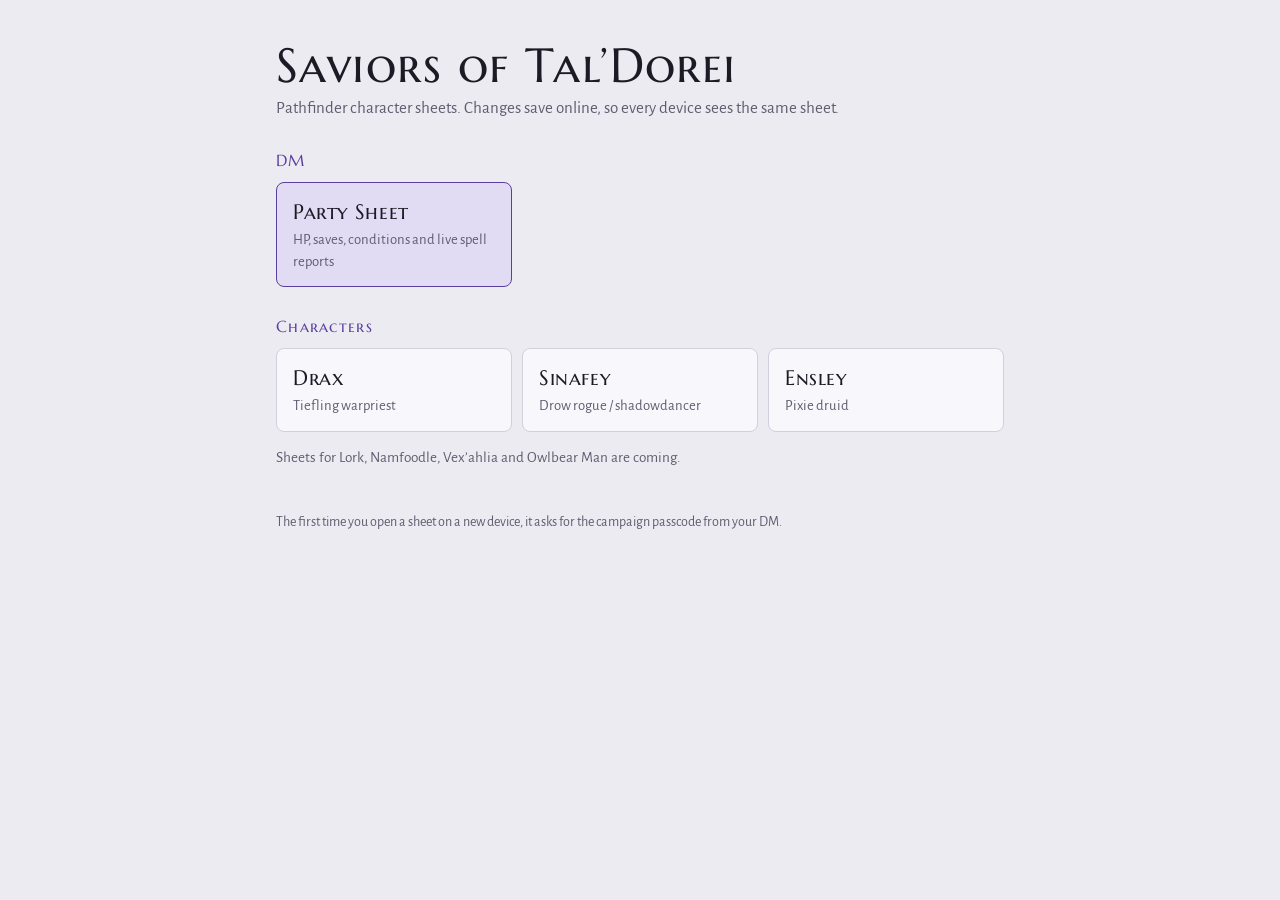
==== index.html @ 5bb45e67 "Saviors of Tal'Dorei character sheets with Firebase saving" ====
<!doctype html>
<html lang="en">
<head>
<meta charset="utf-8">
<meta name="viewport" content="width=device-width,initial-scale=1,viewport-fit=cover">
<title>Saviors of Tal’Dorei</title>
<link rel="preconnect" href="https://fonts.googleapis.com">
<link rel="stylesheet" href="https://fonts.googleapis.com/css2?family=Marcellus+SC&family=Alegreya+Sans:wght@400;500;700&display=swap">
<style>
:root{
  --bg:#ecebf1; --surface:#f8f7fb; --ink:#1c1a24; --muted:#615c70; --line:#d3cfdd; --accent:#5a3fa0; --accent-soft:#e2dbf4;
  --f-display:"Marcellus SC",Georgia,serif; --f-body:"Alegreya Sans","Segoe UI",system-ui,sans-serif;
}
@media (prefers-color-scheme:dark){:root:not([data-theme="light"]){
  --bg:#121019; --surface:#1b1824; --ink:#e9e6f2; --muted:#a49eb6; --line:#2e2a3b; --accent:#b49cf0; --accent-soft:#2c2342; color-scheme:dark}}
:root[data-theme="dark"]{--bg:#121019; --surface:#1b1824; --ink:#e9e6f2; --muted:#a49eb6; --line:#2e2a3b; --accent:#b49cf0; --accent-soft:#2c2342; color-scheme:dark}
*{box-sizing:border-box}
body{margin:0;background:var(--bg);color:var(--ink);font:17px/1.45 var(--f-body)}
main{max-width:760px;margin:0 auto;padding:40px 16px 60px;display:grid;gap:28px}
h1{font-family:var(--f-display);font-weight:400;font-size:clamp(2rem,7vw,3rem);line-height:1.05;margin:0;letter-spacing:.03em}
.sub{color:var(--muted);margin:6px 0 0}
h2{font-family:var(--f-display);font-weight:400;font-size:1rem;letter-spacing:.08em;color:var(--accent);margin:0 0 10px}
.list{display:grid;gap:10px;grid-template-columns:repeat(auto-fill,minmax(min(100%,220px),1fr))}
a.card{display:grid;gap:2px;padding:14px 16px;background:var(--surface);border:1px solid var(--line);border-radius:8px;color:inherit;text-decoration:none}
a.card:hover{border-color:var(--accent)}
a.card:focus-visible{outline:2px solid var(--accent);outline-offset:2px}
a.card b{font-family:var(--f-display);font-weight:400;font-size:1.3rem;letter-spacing:.03em}
a.card span{color:var(--muted);font-size:.92rem}
a.card.party{background:var(--accent-soft);border-color:var(--accent)}
.soon{color:var(--muted);font-size:.95rem}
footer{color:var(--muted);font-size:.88rem}
</style>
</head>
<body>
<main>
  <header>
    <h1>Saviors of Tal’Dorei</h1>
    <p class="sub">Pathfinder character sheets. Changes save online, so every device sees the same sheet.</p>
  </header>
  <section>
    <h2>DM</h2>
    <div class="list"><a class="card party" href="party.html"><b>Party Sheet</b><span>HP, saves, conditions and live spell reports</span></a></div>
  </section>
  <section>
    <h2>Characters</h2>
    <div class="list">
      <a class="card" href="drax.html"><b>Drax</b><span>Tiefling warpriest</span></a>
      <a class="card" href="sinafey.html"><b>Sinafey</b><span>Drow rogue / shadowdancer</span></a>
      <a class="card" href="ensley.html"><b>Ensley</b><span>Pixie druid</span></a>
    </div>
    <p class="soon">Sheets for Lork, Namfoodle, Vex’ahlia and Owlbear Man are coming.</p>
  </section>
  <footer>The first time you open a sheet on a new device, it asks for the campaign passcode from your DM.</footer>
</main>
</body>
</html>
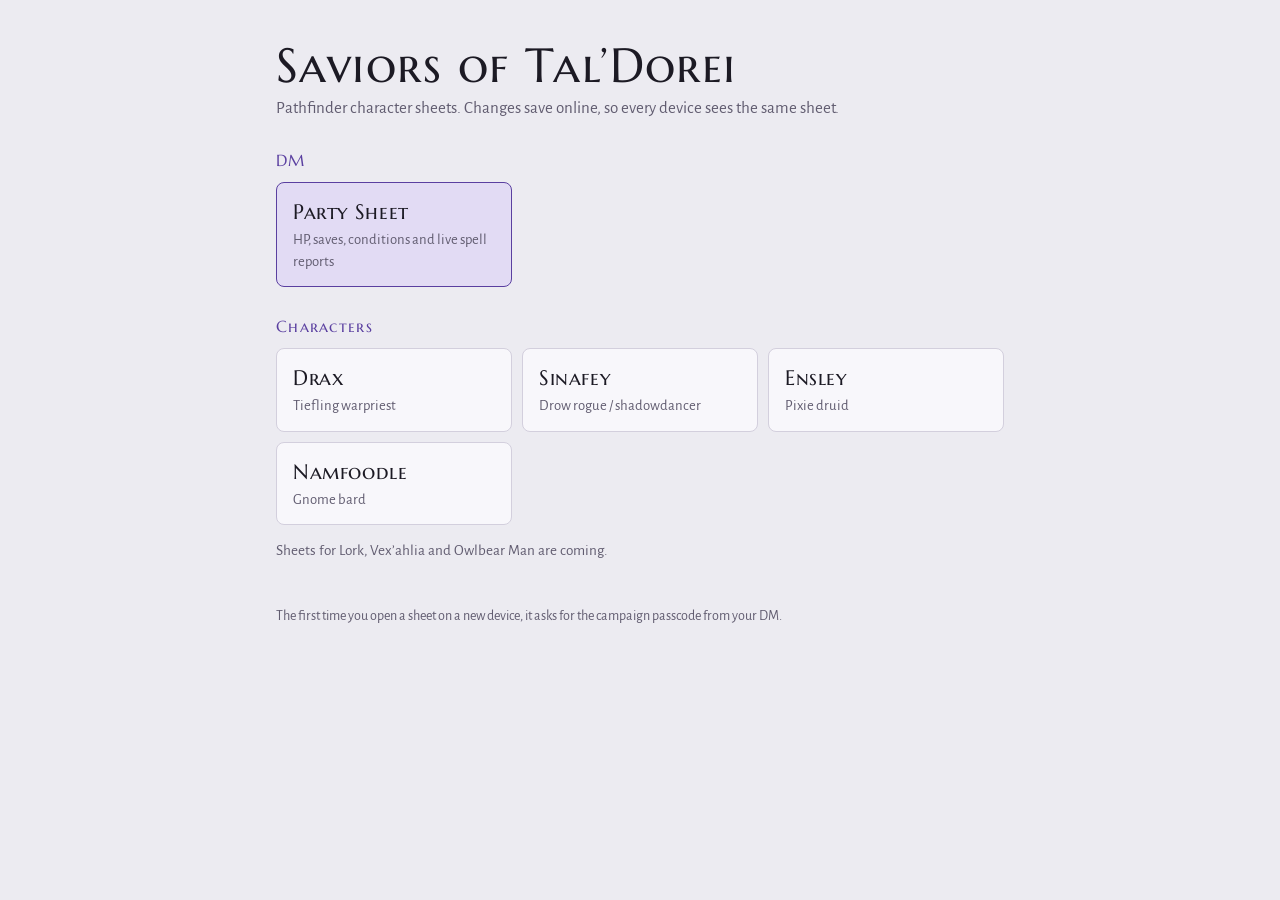
==== commit 8a4b5ac0: "Add Namfoodle's bard sheet Gnome bard 16 with spells known from his spell sheet, bardic performance," ====
--- a/index.html
+++ b/index.html
@@ -47,8 +47,9 @@
       <a class="card" href="drax.html"><b>Drax</b><span>Tiefling warpriest</span></a>
       <a class="card" href="sinafey.html"><b>Sinafey</b><span>Drow rogue / shadowdancer</span></a>
       <a class="card" href="ensley.html"><b>Ensley</b><span>Pixie druid</span></a>
+      <a class="card" href="namfoodle.html"><b>Namfoodle</b><span>Gnome bard</span></a>
     </div>
-    <p class="soon">Sheets for Lork, Namfoodle, Vex’ahlia and Owlbear Man are coming.</p>
+    <p class="soon">Sheets for Lork, Vex’ahlia and Owlbear Man are coming.</p>
   </section>
   <footer>The first time you open a sheet on a new device, it asks for the campaign passcode from your DM.</footer>
 </main>
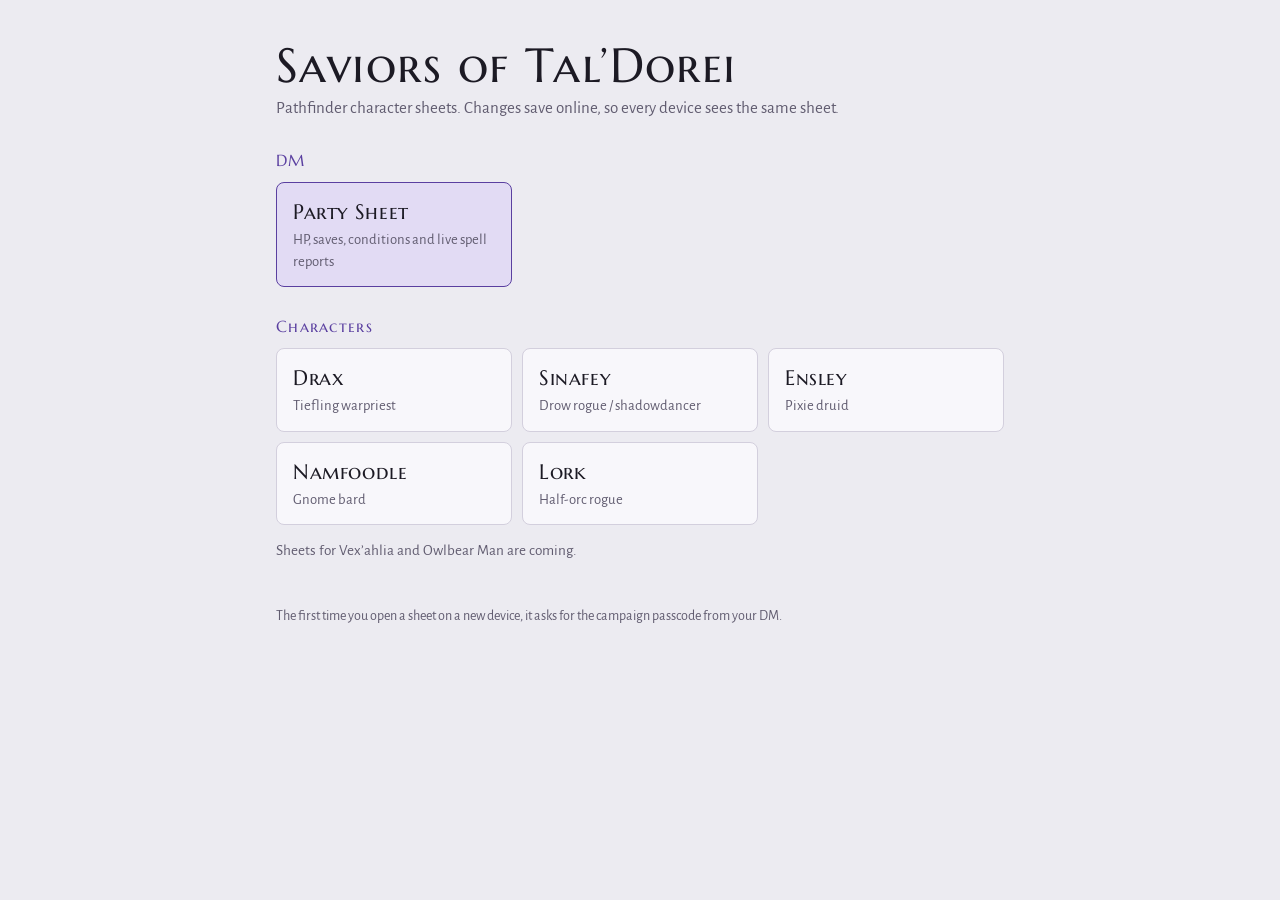
==== commit f126d6c1: "Add Lork's rogue sheet Half-orc rogue 16 from his paper sheet: two-weapon fighting with sneak attack" ====
--- a/index.html
+++ b/index.html
@@ -48,8 +48,9 @@
       <a class="card" href="sinafey.html"><b>Sinafey</b><span>Drow rogue / shadowdancer</span></a>
       <a class="card" href="ensley.html"><b>Ensley</b><span>Pixie druid</span></a>
       <a class="card" href="namfoodle.html"><b>Namfoodle</b><span>Gnome bard</span></a>
+      <a class="card" href="lork.html"><b>Lork</b><span>Half-orc rogue</span></a>
     </div>
-    <p class="soon">Sheets for Lork, Vex’ahlia and Owlbear Man are coming.</p>
+    <p class="soon">Sheets for Vex’ahlia and Owlbear Man are coming.</p>
   </section>
   <footer>The first time you open a sheet on a new device, it asks for the campaign passcode from your DM.</footer>
 </main>
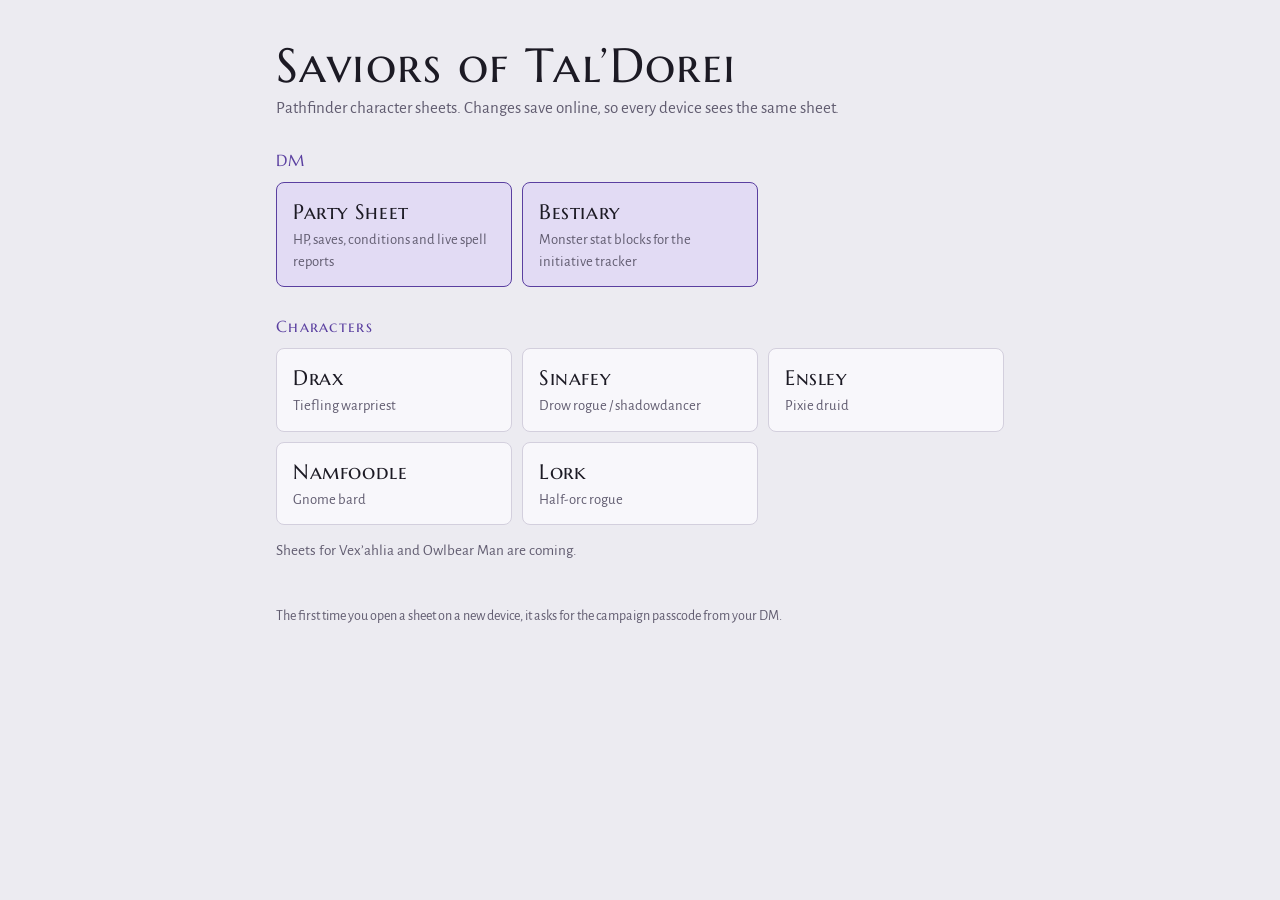
==== commit e5c52073: "Bestiary and DM lock New Bestiary page and Add from bestiary on the Initiative tab. Party Sheet and " ====
--- a/index.html
+++ b/index.html
@@ -39,7 +39,8 @@
   </header>
   <section>
     <h2>DM</h2>
-    <div class="list"><a class="card party" href="party.html"><b>Party Sheet</b><span>HP, saves, conditions and live spell reports</span></a></div>
+    <div class="list"><a class="card party" href="party.html"><b>Party Sheet</b><span>HP, saves, conditions and live spell reports</span></a>
+      <a class="card party" href="bestiary.html"><b>Bestiary</b><span>Monster stat blocks for the initiative tracker</span></a></div>
   </section>
   <section>
     <h2>Characters</h2>
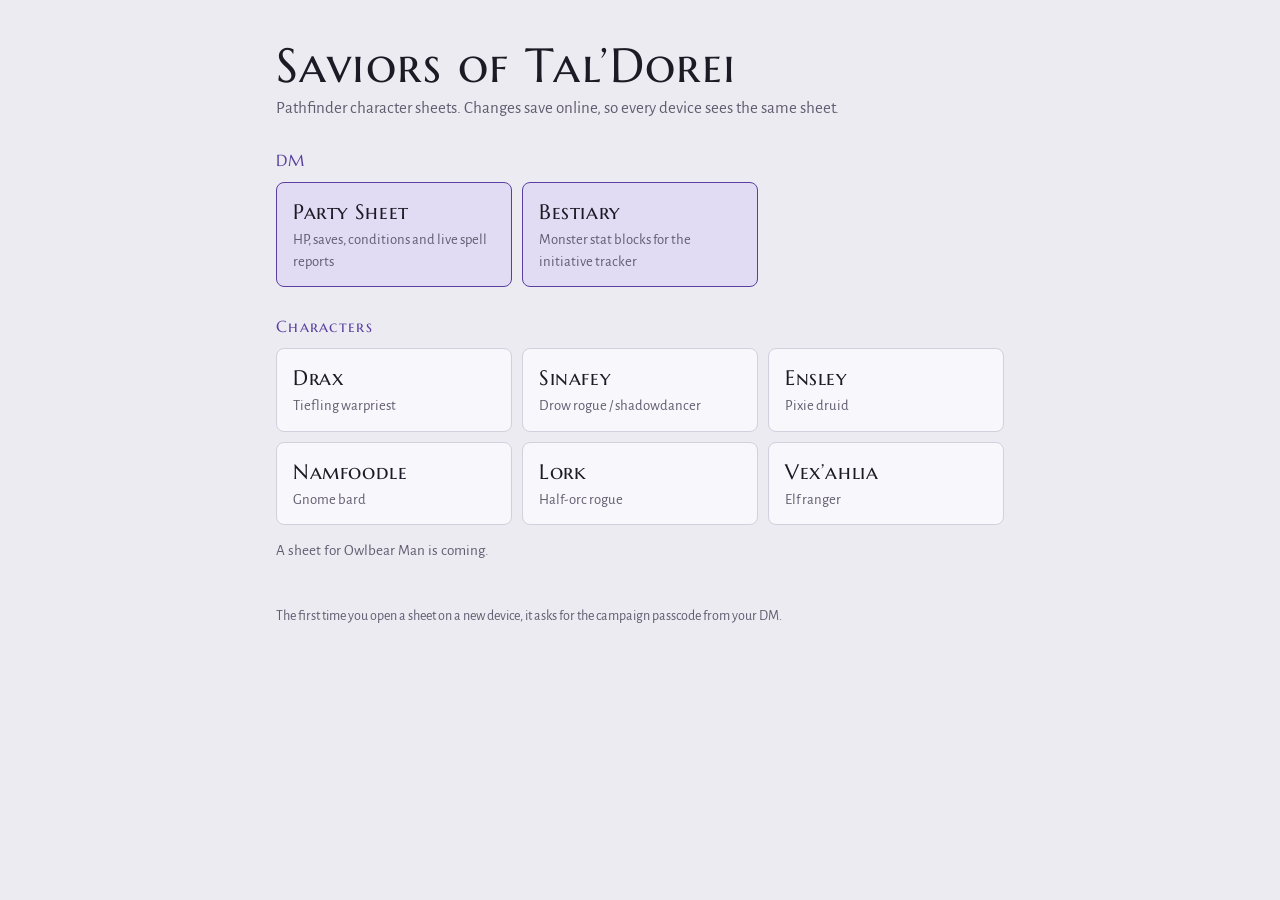
==== commit 7682edc0: "Vex'ahlia's sheet: ranger 17, Shadow at companion level 14, Mantle of the Dawn Co-Authored-By: Claud" ====
--- a/index.html
+++ b/index.html
@@ -50,8 +50,9 @@
       <a class="card" href="ensley.html"><b>Ensley</b><span>Pixie druid</span></a>
       <a class="card" href="namfoodle.html"><b>Namfoodle</b><span>Gnome bard</span></a>
       <a class="card" href="lork.html"><b>Lork</b><span>Half-orc rogue</span></a>
+      <a class="card" href="vex.html"><b>Vex’ahlia</b><span>Elf ranger</span></a>
     </div>
-    <p class="soon">Sheets for Vex’ahlia and Owlbear Man are coming.</p>
+    <p class="soon">A sheet for Owlbear Man is coming.</p>
   </section>
   <footer>The first time you open a sheet on a new device, it asks for the campaign passcode from your DM.</footer>
 </main>
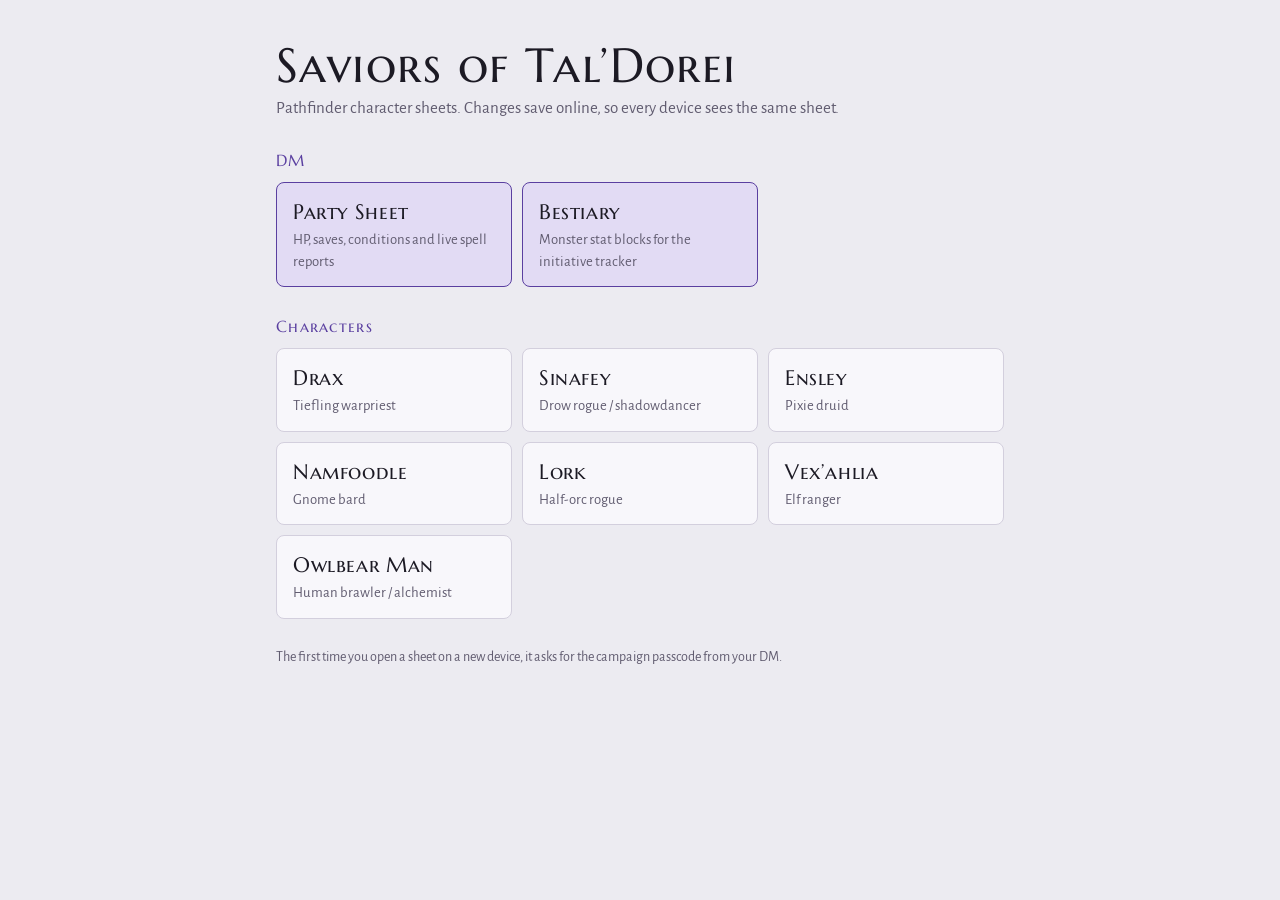
==== commit 28825aea: "Add Owlbear Man's sheet Human brawler 6 / alchemist 11 from his paper sheet: Keen Bear Knuckles, Owl" ====
--- a/index.html
+++ b/index.html
@@ -51,8 +51,8 @@
       <a class="card" href="namfoodle.html"><b>Namfoodle</b><span>Gnome bard</span></a>
       <a class="card" href="lork.html"><b>Lork</b><span>Half-orc rogue</span></a>
       <a class="card" href="vex.html"><b>Vex’ahlia</b><span>Elf ranger</span></a>
+      <a class="card" href="owlbear.html"><b>Owlbear Man</b><span>Human brawler / alchemist</span></a>
     </div>
-    <p class="soon">A sheet for Owlbear Man is coming.</p>
   </section>
   <footer>The first time you open a sheet on a new device, it asks for the campaign passcode from your DM.</footer>
 </main>
